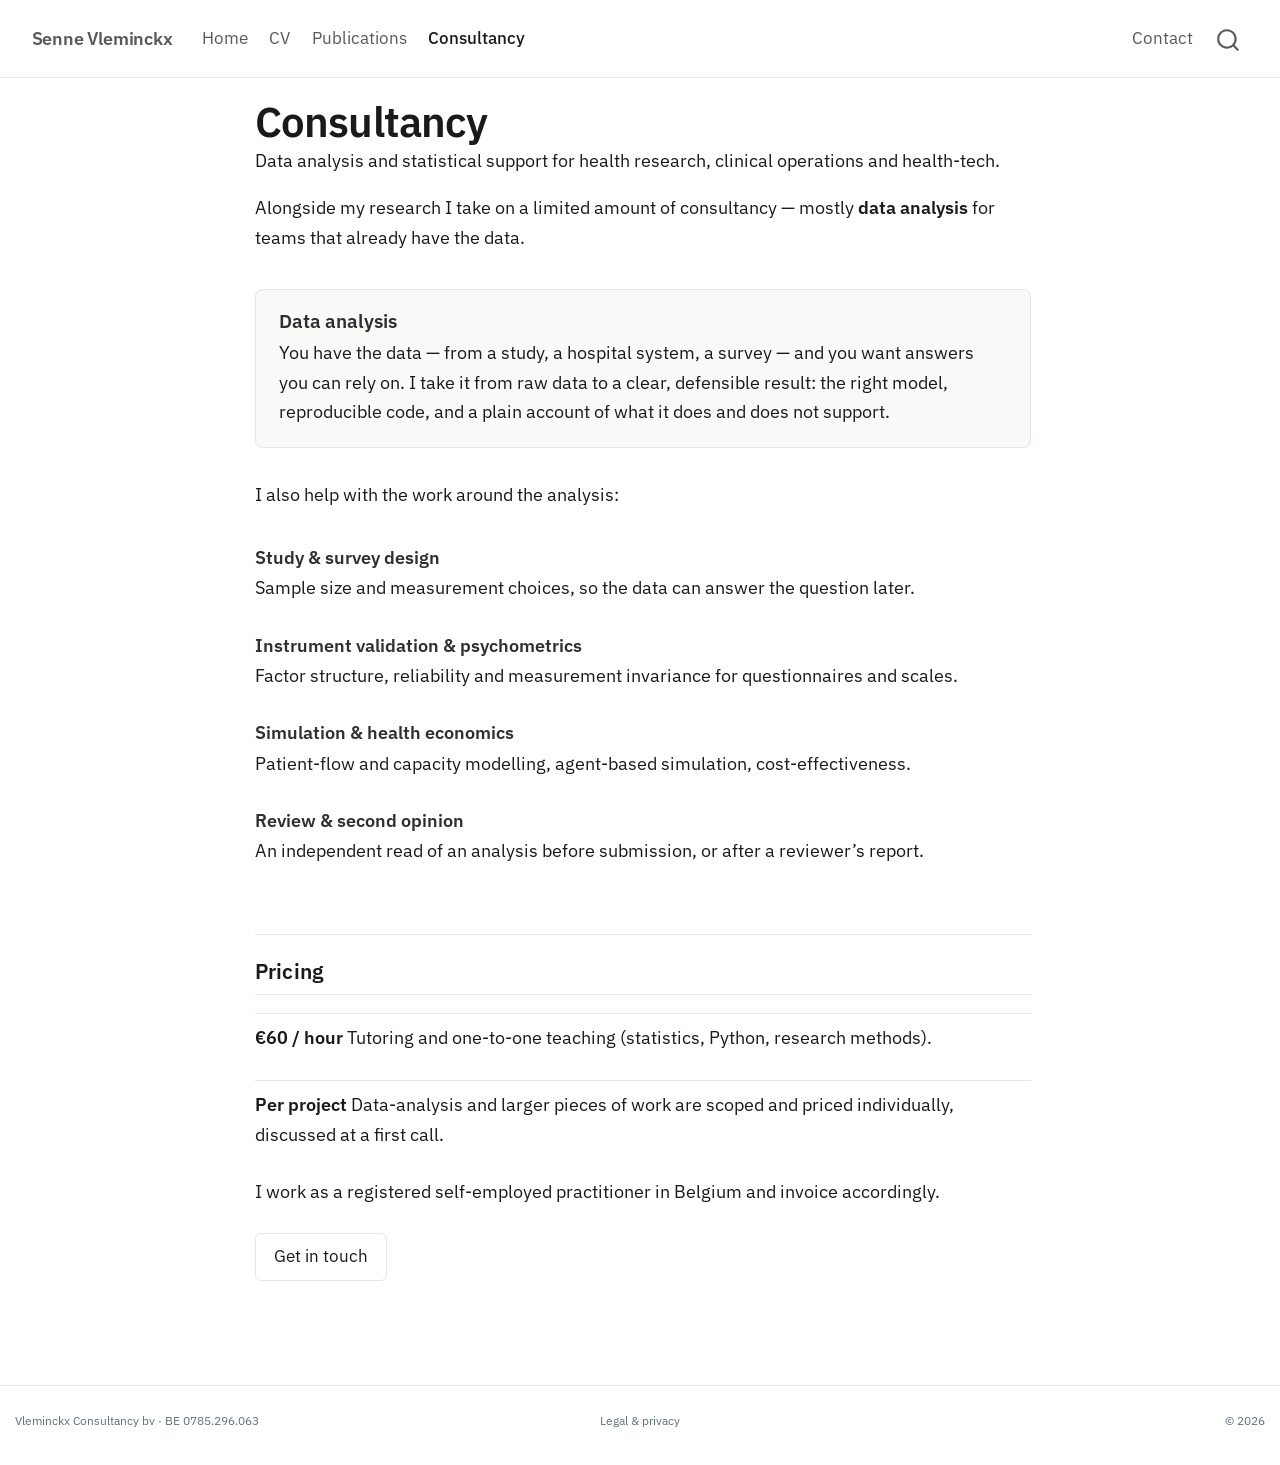
==== consultancy.html @ 9dbec541 "Built site for gh-pages" ====
<!DOCTYPE html>
<html xmlns="http://www.w3.org/1999/xhtml" lang="en" xml:lang="en"><head>

<meta charset="utf-8">
<meta name="generator" content="quarto-1.9.38">

<meta name="viewport" content="width=device-width, initial-scale=1.0, user-scalable=yes">

<meta name="description" content="Data analysis and statistical support for health research, clinical operations and health-tech.">

<title>Consultancy – Senne Vleminckx</title>
<style>
/* Default styles provided by pandoc.
** See https://pandoc.org/MANUAL.html#variables-for-html for config info.
*/
code{white-space: pre-wrap;}
span.smallcaps{font-variant: small-caps;}
div.columns{display: flex; gap: min(4vw, 1.5em);}
div.column{flex: auto; overflow-x: auto;}
div.hanging-indent{margin-left: 1.5em; text-indent: -1.5em;}
ul.task-list{list-style: none;}
ul.task-list li input[type="checkbox"] {
  width: 0.8em;
  margin: 0 0.8em 0.2em -1em; /* quarto-specific, see https://github.com/quarto-dev/quarto-cli/issues/4556 */ 
  vertical-align: middle;
}
</style>


<script src="site_libs/quarto-nav/quarto-nav.js"></script>
<script src="site_libs/clipboard/clipboard.min.js"></script>
<script src="site_libs/quarto-search/autocomplete.umd.js"></script>
<script src="site_libs/quarto-search/fuse.min.js"></script>
<script src="site_libs/quarto-search/quarto-search.js"></script>
<meta name="quarto:offset" content="./">
<link href="./assets/img/favicon.svg" rel="icon" type="image/svg+xml">
<script src="site_libs/quarto-html/quarto.js" type="module"></script>
<script src="site_libs/quarto-html/tabsets/tabsets.js" type="module"></script>
<script src="site_libs/quarto-html/popper.min.js"></script>
<script src="site_libs/quarto-html/tippy.umd.min.js"></script>
<link href="site_libs/quarto-html/tippy.css" rel="stylesheet">
<link href="site_libs/quarto-html/quarto-syntax-highlighting-15634bcf2e68342d4ad2dfa704d543f6.css" rel="stylesheet" id="quarto-text-highlighting-styles">
<script src="site_libs/bootstrap/bootstrap.min.js"></script>
<link href="site_libs/bootstrap/bootstrap-icons.css" rel="stylesheet">
<link href="site_libs/bootstrap/bootstrap-9ddbb99e86b03975539af67eccb3bfa6.min.css" rel="stylesheet" append-hash="true" id="quarto-bootstrap" data-mode="light">
<script id="quarto-search-options" type="application/json">{
  "location": "navbar",
  "copy-button": false,
  "collapse-after": 3,
  "panel-placement": "end",
  "type": "overlay",
  "limit": 50,
  "keyboard-shortcut": [
    "f",
    "/",
    "s"
  ],
  "show-item-context": false,
  "language": {
    "search-no-results-text": "No results",
    "search-matching-documents-text": "matching documents",
    "search-copy-link-title": "Copy link to search",
    "search-hide-matches-text": "Hide additional matches",
    "search-more-match-text": "more match in this document",
    "search-more-matches-text": "more matches in this document",
    "search-clear-button-title": "Clear",
    "search-text-placeholder": "",
    "search-detached-cancel-button-title": "Cancel",
    "search-submit-button-title": "Submit",
    "search-label": "Search"
  }
}</script>
<style>html{ scroll-behavior: smooth; }</style>
<link rel="preload" href="./assets/fonts/plex-sans-400.woff2" as="font" type="font/woff2" crossorigin="">
<link rel="preload" href="./assets/fonts/plex-sans-600.woff2" as="font" type="font/woff2" crossorigin="">


<meta property="og:title" content="Consultancy – Senne Vleminckx">
<meta property="og:description" content="Data analysis and statistical support for health research, clinical operations and health-tech.">
<meta property="og:site_name" content="Senne Vleminckx">
</head>

<body class="nav-fixed fullcontent quarto-light">

<div id="quarto-search-results"></div>
  <header id="quarto-header" class="headroom fixed-top">
    <nav class="navbar navbar-expand-lg " data-bs-theme="dark">
      <div class="navbar-container container-fluid">
      <div class="navbar-brand-container mx-auto">
    <a class="navbar-brand" href="./index.html">
    <span class="navbar-title">Senne Vleminckx</span>
    </a>
  </div>
            <div id="quarto-search" class="" title="Search"></div>
          <button class="navbar-toggler" type="button" data-bs-toggle="collapse" data-bs-target="#navbarCollapse" aria-controls="navbarCollapse" role="menu" aria-expanded="false" aria-label="Toggle navigation" onclick="if (window.quartoToggleHeadroom) { window.quartoToggleHeadroom(); }">
  <span class="navbar-toggler-icon"></span>
</button>
          <div class="collapse navbar-collapse" id="navbarCollapse">
            <ul class="navbar-nav navbar-nav-scroll me-auto">
  <li class="nav-item">
    <a class="nav-link" href="./index.html"> 
<span class="menu-text">Home</span></a>
  </li>  
  <li class="nav-item">
    <a class="nav-link" href="./cv.html"> 
<span class="menu-text">CV</span></a>
  </li>  
  <li class="nav-item">
    <a class="nav-link" href="./publications.html"> 
<span class="menu-text">Publications</span></a>
  </li>  
  <li class="nav-item">
    <a class="nav-link active" href="./consultancy.html" aria-current="page"> 
<span class="menu-text">Consultancy</span></a>
  </li>  
</ul>
            <ul class="navbar-nav navbar-nav-scroll ms-auto">
  <li class="nav-item">
    <a class="nav-link" href="./contact.html"> 
<span class="menu-text">Contact</span></a>
  </li>  
</ul>
          </div> <!-- /navcollapse -->
            <div class="quarto-navbar-tools">
</div>
      </div> <!-- /container-fluid -->
    </nav>
</header>
<!-- content -->
<div id="quarto-content" class="quarto-container page-columns page-rows-contents page-layout-article page-navbar">
<!-- sidebar -->
<!-- margin-sidebar -->
    
<!-- main -->
<main class="content" id="quarto-document-content">
<a href="#quarto-content" class="skip-link">Skip to content</a>

<header id="title-block-header" class="quarto-title-block default">
<div class="quarto-title">
<h1 class="title">Consultancy</h1>
</div>

<div>
  <div class="description">
    Data analysis and statistical support for health research, clinical operations and health-tech.
  </div>
</div>


<div class="quarto-title-meta">

    
  
    
  </div>
  


</header>


<p>Alongside my research I take on a limited amount of consultancy — mostly <strong>data analysis</strong> for teams that already have the data.</p>
<section id="data-analysis" class="level3 offer-lead">
<h3 data-anchor-id="data-analysis">Data analysis</h3>
<p>You have the data — from a study, a hospital system, a survey — and you want answers you can rely on. I take it from raw data to a clear, defensible result: the right model, reproducible code, and a plain account of what it does and does not support.</p>
</section>
<p>I also help with the work around the analysis:</p>
<div class="offers">
<section id="study-survey-design" class="level3 offer">
<h3 data-anchor-id="study-survey-design">Study &amp; survey design</h3>
<p>Sample size and measurement choices, so the data can answer the question later.</p>
</section>
<section id="instrument-validation-psychometrics" class="level3 offer">
<h3 data-anchor-id="instrument-validation-psychometrics">Instrument validation &amp; psychometrics</h3>
<p>Factor structure, reliability and measurement invariance for questionnaires and scales.</p>
</section>
<section id="simulation-health-economics" class="level3 offer">
<h3 data-anchor-id="simulation-health-economics">Simulation &amp; health economics</h3>
<p>Patient-flow and capacity modelling, agent-based simulation, cost-effectiveness.</p>
</section>
<section id="review-second-opinion" class="level3 offer">
<h3 data-anchor-id="review-second-opinion">Review &amp; second opinion</h3>
<p>An independent read of an analysis before submission, or after a reviewer’s report.</p>
</section>
</div>
<section id="pricing" class="level2">
<h2 data-anchor-id="pricing">Pricing</h2>
<div class="price">
<p><span class="amt">€60 / hour</span> Tutoring and one-to-one teaching (statistics, Python, research methods).</p>
</div>
<div class="price">
<p><span class="amt">Per project</span> Data-analysis and larger pieces of work are scoped and priced individually, discussed at a first call.</p>
</div>
<p>I work as a registered self-employed practitioner in Belgium and invoice accordingly.</p>
<p><a href="./contact.html" class="pill">Get in touch</a></p>


</section>

</main> <!-- /main -->
<script id="quarto-html-after-body" type="application/javascript">
  window.document.addEventListener("DOMContentLoaded", function (event) {
    const isCodeAnnotation = (el) => {
      for (const clz of el.classList) {
        if (clz.startsWith('code-annotation-')) {                     
          return true;
        }
      }
      return false;
    }
    const onCopySuccess = function(e) {
      // button target
      const button = e.trigger;
      // don't keep focus
      button.blur();
      // flash "checked"
      button.classList.add('code-copy-button-checked');
      var currentTitle = button.getAttribute("title");
      button.setAttribute("title", "Copied!");
      let tooltip;
      if (window.bootstrap) {
        button.setAttribute("data-bs-toggle", "tooltip");
        button.setAttribute("data-bs-placement", "left");
        button.setAttribute("data-bs-title", "Copied!");
        tooltip = new bootstrap.Tooltip(button, 
          { trigger: "manual", 
            customClass: "code-copy-button-tooltip",
            offset: [0, -8]});
        tooltip.show();    
      }
      setTimeout(function() {
        if (tooltip) {
          tooltip.hide();
          button.removeAttribute("data-bs-title");
          button.removeAttribute("data-bs-toggle");
          button.removeAttribute("data-bs-placement");
        }
        button.setAttribute("title", currentTitle);
        button.classList.remove('code-copy-button-checked');
      }, 1000);
      // clear code selection
      e.clearSelection();
    }
    const getTextToCopy = function(trigger) {
      const outerScaffold = trigger.parentElement.cloneNode(true);
      const codeEl = outerScaffold.querySelector('code');
      for (const childEl of codeEl.children) {
        if (isCodeAnnotation(childEl)) {
          childEl.remove();
        }
      }
      return codeEl.innerText;
    }
    const clipboard = new window.ClipboardJS('.code-copy-button:not([data-in-quarto-modal])', {
      text: getTextToCopy
    });
    clipboard.on('success', onCopySuccess);
    if (window.document.getElementById('quarto-embedded-source-code-modal')) {
      const clipboardModal = new window.ClipboardJS('.code-copy-button[data-in-quarto-modal]', {
        text: getTextToCopy,
        container: window.document.getElementById('quarto-embedded-source-code-modal')
      });
      clipboardModal.on('success', onCopySuccess);
    }
      var localhostRegex = new RegExp(/^(?:http|https):\/\/localhost\:?[0-9]*\//);
      var mailtoRegex = new RegExp(/^mailto:/);
        var filterRegex = new RegExp("https:\/\/sennevleminckx\.be");
      var isInternal = (href) => {
          return filterRegex.test(href) || localhostRegex.test(href) || mailtoRegex.test(href);
      }
      // Inspect non-navigation links and adorn them if external
     var links = window.document.querySelectorAll('a[href]:not(.nav-link):not(.navbar-brand):not(.toc-action):not(.sidebar-link):not(.sidebar-item-toggle):not(.pagination-link):not(.no-external):not([aria-hidden]):not(.dropdown-item):not(.quarto-navigation-tool):not(.about-link)');
      for (var i=0; i<links.length; i++) {
        const link = links[i];
        if (!isInternal(link.href)) {
          // undo the damage that might have been done by quarto-nav.js in the case of
          // links that we want to consider external
          if (link.dataset.originalHref !== undefined) {
            link.href = link.dataset.originalHref;
          }
            // target, if specified
            link.setAttribute("target", "_blank");
            if (link.getAttribute("rel") === null) {
              link.setAttribute("rel", "noopener");
            }
        }
      }
    function tippyHover(el, contentFn, onTriggerFn, onUntriggerFn) {
      const config = {
        allowHTML: true,
        maxWidth: 500,
        delay: 100,
        arrow: false,
        appendTo: function(el) {
            return el.parentElement;
        },
        interactive: true,
        interactiveBorder: 10,
        theme: 'quarto',
        placement: 'bottom-start',
      };
      if (contentFn) {
        config.content = contentFn;
      }
      if (onTriggerFn) {
        config.onTrigger = onTriggerFn;
      }
      if (onUntriggerFn) {
        config.onUntrigger = onUntriggerFn;
      }
      window.tippy(el, config); 
    }
    const noterefs = window.document.querySelectorAll('a[role="doc-noteref"]');
    for (var i=0; i<noterefs.length; i++) {
      const ref = noterefs[i];
      tippyHover(ref, function() {
        // use id or data attribute instead here
        let href = ref.getAttribute('data-footnote-href') || ref.getAttribute('href');
        try { href = new URL(href).hash; } catch {}
        const id = href.replace(/^#\/?/, "");
        const note = window.document.getElementById(id);
        if (note) {
          return note.innerHTML;
        } else {
          return "";
        }
      });
    }
    const xrefs = window.document.querySelectorAll('a.quarto-xref');
    const processXRef = (id, note) => {
      // Strip column container classes
      const stripColumnClz = (el) => {
        el.classList.remove("page-full", "page-columns");
        if (el.children) {
          for (const child of el.children) {
            stripColumnClz(child);
          }
        }
      }
      stripColumnClz(note)
      if (id === null || id.startsWith('sec-')) {
        // Special case sections, only their first couple elements
        const container = document.createElement("div");
        if (note.children && note.children.length > 2) {
          container.appendChild(note.children[0].cloneNode(true));
          for (let i = 1; i < note.children.length; i++) {
            const child = note.children[i];
            if (child.tagName === "P" && child.innerText === "") {
              continue;
            } else {
              container.appendChild(child.cloneNode(true));
              break;
            }
          }
          if (window.Quarto?.typesetMath) {
            window.Quarto.typesetMath(container);
          }
          return container.innerHTML
        } else {
          if (window.Quarto?.typesetMath) {
            window.Quarto.typesetMath(note);
          }
          return note.innerHTML;
        }
      } else {
        // Remove any anchor links if they are present
        const anchorLink = note.querySelector('a.anchorjs-link');
        if (anchorLink) {
          anchorLink.remove();
        }
        if (window.Quarto?.typesetMath) {
          window.Quarto.typesetMath(note);
        }
        if (note.classList.contains("callout")) {
          return note.outerHTML;
        } else {
          return note.innerHTML;
        }
      }
    }
    for (var i=0; i<xrefs.length; i++) {
      const xref = xrefs[i];
      tippyHover(xref, undefined, function(instance) {
        instance.disable();
        let url = xref.getAttribute('href');
        let hash = undefined; 
        if (url.startsWith('#')) {
          hash = url;
        } else {
          try { hash = new URL(url).hash; } catch {}
        }
        if (hash) {
          const id = hash.replace(/^#\/?/, "");
          const note = window.document.getElementById(id);
          if (note !== null) {
            try {
              const html = processXRef(id, note.cloneNode(true));
              instance.setContent(html);
            } finally {
              instance.enable();
              instance.show();
            }
          } else {
            // See if we can fetch this
            fetch(url.split('#')[0])
            .then(res => res.text())
            .then(html => {
              const parser = new DOMParser();
              const htmlDoc = parser.parseFromString(html, "text/html");
              const note = htmlDoc.getElementById(id);
              if (note !== null) {
                const html = processXRef(id, note);
                instance.setContent(html);
              } 
            }).finally(() => {
              instance.enable();
              instance.show();
            });
          }
        } else {
          // See if we can fetch a full url (with no hash to target)
          // This is a special case and we should probably do some content thinning / targeting
          fetch(url)
          .then(res => res.text())
          .then(html => {
            const parser = new DOMParser();
            const htmlDoc = parser.parseFromString(html, "text/html");
            const note = htmlDoc.querySelector('main.content');
            if (note !== null) {
              // This should only happen for chapter cross references
              // (since there is no id in the URL)
              // remove the first header
              if (note.children.length > 0 && note.children[0].tagName === "HEADER") {
                note.children[0].remove();
              }
              const html = processXRef(null, note);
              instance.setContent(html);
            } 
          }).finally(() => {
            instance.enable();
            instance.show();
          });
        }
      }, function(instance) {
      });
    }
        let selectedAnnoteEl;
        const selectorForAnnotation = ( cell, annotation) => {
          let cellAttr = 'data-code-cell="' + cell + '"';
          let lineAttr = 'data-code-annotation="' +  annotation + '"';
          const selector = 'span[' + cellAttr + '][' + lineAttr + ']';
          return selector;
        }
        const selectCodeLines = (annoteEl) => {
          const doc = window.document;
          const targetCell = annoteEl.getAttribute("data-target-cell");
          const targetAnnotation = annoteEl.getAttribute("data-target-annotation");
          const annoteSpan = window.document.querySelector(selectorForAnnotation(targetCell, targetAnnotation));
          const lines = annoteSpan.getAttribute("data-code-lines").split(",");
          const lineIds = lines.map((line) => {
            return targetCell + "-" + line;
          })
          let top = null;
          let height = null;
          let parent = null;
          if (lineIds.length > 0) {
              //compute the position of the single el (top and bottom and make a div)
              const el = window.document.getElementById(lineIds[0]);
              top = el.offsetTop;
              height = el.offsetHeight;
              parent = el.parentElement.parentElement;
            if (lineIds.length > 1) {
              const lastEl = window.document.getElementById(lineIds[lineIds.length - 1]);
              const bottom = lastEl.offsetTop + lastEl.offsetHeight;
              height = bottom - top;
            }
            if (top !== null && height !== null && parent !== null) {
              // cook up a div (if necessary) and position it 
              let div = window.document.getElementById("code-annotation-line-highlight");
              if (div === null) {
                div = window.document.createElement("div");
                div.setAttribute("id", "code-annotation-line-highlight");
                div.style.position = 'absolute';
                parent.appendChild(div);
              }
              div.style.top = top - 2 + "px";
              div.style.height = height + 4 + "px";
              div.style.left = 0;
              let gutterDiv = window.document.getElementById("code-annotation-line-highlight-gutter");
              if (gutterDiv === null) {
                gutterDiv = window.document.createElement("div");
                gutterDiv.setAttribute("id", "code-annotation-line-highlight-gutter");
                gutterDiv.style.position = 'absolute';
                const codeCell = window.document.getElementById(targetCell);
                const gutter = codeCell.querySelector('.code-annotation-gutter');
                gutter.appendChild(gutterDiv);
              }
              gutterDiv.style.top = top - 2 + "px";
              gutterDiv.style.height = height + 4 + "px";
            }
            selectedAnnoteEl = annoteEl;
          }
        };
        const unselectCodeLines = () => {
          const elementsIds = ["code-annotation-line-highlight", "code-annotation-line-highlight-gutter"];
          elementsIds.forEach((elId) => {
            const div = window.document.getElementById(elId);
            if (div) {
              div.remove();
            }
          });
          selectedAnnoteEl = undefined;
        };
          // Handle positioning of the toggle
      window.addEventListener(
        "resize",
        throttle(() => {
          elRect = undefined;
          if (selectedAnnoteEl) {
            selectCodeLines(selectedAnnoteEl);
          }
        }, 10)
      );
      function throttle(fn, ms) {
      let throttle = false;
      let timer;
        return (...args) => {
          if(!throttle) { // first call gets through
              fn.apply(this, args);
              throttle = true;
          } else { // all the others get throttled
              if(timer) clearTimeout(timer); // cancel #2
              timer = setTimeout(() => {
                fn.apply(this, args);
                timer = throttle = false;
              }, ms);
          }
        };
      }
        // Attach click handler to the DT
        const annoteDls = window.document.querySelectorAll('dt[data-target-cell]');
        for (const annoteDlNode of annoteDls) {
          annoteDlNode.addEventListener('click', (event) => {
            const clickedEl = event.target;
            if (clickedEl !== selectedAnnoteEl) {
              unselectCodeLines();
              const activeEl = window.document.querySelector('dt[data-target-cell].code-annotation-active');
              if (activeEl) {
                activeEl.classList.remove('code-annotation-active');
              }
              selectCodeLines(clickedEl);
              clickedEl.classList.add('code-annotation-active');
            } else {
              // Unselect the line
              unselectCodeLines();
              clickedEl.classList.remove('code-annotation-active');
            }
          });
        }
    const findCites = (el) => {
      const parentEl = el.parentElement;
      if (parentEl) {
        const cites = parentEl.dataset.cites;
        if (cites) {
          return {
            el,
            cites: cites.split(' ')
          };
        } else {
          return findCites(el.parentElement)
        }
      } else {
        return undefined;
      }
    };
    var bibliorefs = window.document.querySelectorAll('a[role="doc-biblioref"]');
    for (var i=0; i<bibliorefs.length; i++) {
      const ref = bibliorefs[i];
      const citeInfo = findCites(ref);
      if (citeInfo) {
        tippyHover(citeInfo.el, function() {
          var popup = window.document.createElement('div');
          citeInfo.cites.forEach(function(cite) {
            var citeDiv = window.document.createElement('div');
            citeDiv.classList.add('hanging-indent');
            citeDiv.classList.add('csl-entry');
            var biblioDiv = window.document.getElementById('ref-' + cite);
            if (biblioDiv) {
              citeDiv.innerHTML = biblioDiv.innerHTML;
            }
            popup.appendChild(citeDiv);
          });
          return popup.innerHTML;
        });
      }
    }
  });
  </script>
</div> <!-- /content -->
<footer class="footer">
  <div class="nav-footer">
    <div class="nav-footer-left">
      <ul class="footer-items list-unstyled">
    <li class="nav-item">
 Vleminckx Consultancy bv · BE 0785.296.063
  </li>  
</ul>
    </div>   
    <div class="nav-footer-center">
      <ul class="footer-items list-unstyled">
    <li class="nav-item">
    <a class="nav-link" href="./legal.html">
<p>Legal &amp; privacy</p>
</a>
  </li>  
</ul>
    </div>
    <div class="nav-footer-right">
      <ul class="footer-items list-unstyled">
    <li class="nav-item">
 © 2026
  </li>  
</ul>
    </div>
  </div>
</footer>




<script src="site_libs/quarto-html/zenscroll-min.js"></script>
</body></html>
---- site_libs/quarto-html/tippy.css ----
.tippy-box[data-animation=fade][data-state=hidden]{opacity:0}[data-tippy-root]{max-width:calc(100vw - 10px)}.tippy-box{position:relative;background-color:#333;color:#fff;border-radius:4px;font-size:14px;line-height:1.4;white-space:normal;outline:0;transition-property:transform,visibility,opacity}.tippy-box[data-placement^=top]>.tippy-arrow{bottom:0}.tippy-box[data-placement^=top]>.tippy-arrow:before{bottom:-7px;left:0;border-width:8px 8px 0;border-top-color:initial;transform-origin:center top}.tippy-box[data-placement^=bottom]>.tippy-arrow{top:0}.tippy-box[data-placement^=bottom]>.tippy-arrow:before{top:-7px;left:0;border-width:0 8px 8px;border-bottom-color:initial;transform-origin:center bottom}.tippy-box[data-placement^=left]>.tippy-arrow{right:0}.tippy-box[data-placement^=left]>.tippy-arrow:before{border-width:8px 0 8px 8px;border-left-color:initial;right:-7px;transform-origin:center left}.tippy-box[data-placement^=right]>.tippy-arrow{left:0}.tippy-box[data-placement^=right]>.tippy-arrow:before{left:-7px;border-width:8px 8px 8px 0;border-right-color:initial;transform-origin:center right}.tippy-box[data-inertia][data-state=visible]{transition-timing-function:cubic-bezier(.54,1.5,.38,1.11)}.tippy-arrow{width:16px;height:16px;color:#333}.tippy-arrow:before{content:"";position:absolute;border-color:transparent;border-style:solid}.tippy-content{position:relative;padding:5px 9px;z-index:1}
---- site_libs/quarto-html/quarto-syntax-highlighting-15634bcf2e68342d4ad2dfa704d543f6.css ----
/* quarto syntax highlight colors */
:root {
  --quarto-hl-ot-color: #003B4F;
  --quarto-hl-at-color: #657422;
  --quarto-hl-ss-color: #20794D;
  --quarto-hl-an-color: #5E5E5E;
  --quarto-hl-fu-color: #4758AB;
  --quarto-hl-st-color: #20794D;
  --quarto-hl-cf-color: #003B4F;
  --quarto-hl-op-color: #5E5E5E;
  --quarto-hl-er-color: #AD0000;
  --quarto-hl-bn-color: #AD0000;
  --quarto-hl-al-color: #AD0000;
  --quarto-hl-va-color: #111111;
  --quarto-hl-bu-color: inherit;
  --quarto-hl-ex-color: inherit;
  --quarto-hl-pp-color: #AD0000;
  --quarto-hl-in-color: #5E5E5E;
  --quarto-hl-vs-color: #20794D;
  --quarto-hl-wa-color: #5E5E5E;
  --quarto-hl-do-color: #5E5E5E;
  --quarto-hl-im-color: #00769E;
  --quarto-hl-ch-color: #20794D;
  --quarto-hl-dt-color: #AD0000;
  --quarto-hl-fl-color: #AD0000;
  --quarto-hl-co-color: #5E5E5E;
  --quarto-hl-cv-color: #5E5E5E;
  --quarto-hl-cn-color: #8f5902;
  --quarto-hl-sc-color: #5E5E5E;
  --quarto-hl-dv-color: #AD0000;
  --quarto-hl-kw-color: #003B4F;
}

/* other quarto variables */
:root {
  --quarto-font-monospace: SFMono-Regular, Menlo, Monaco, Consolas, "Liberation Mono", "Courier New", monospace;
}

/* syntax highlight based on Pandoc's rules */
pre > code.sourceCode > span {
  color: #003B4F;
}

code.sourceCode > span {
  color: #003B4F;
}

div.sourceCode,
div.sourceCode pre.sourceCode {
  color: #003B4F;
}

/* Normal */
code span {
  color: #003B4F;
}

/* Alert */
code span.al {
  color: #AD0000;
  font-style: inherit;
}

/* Annotation */
code span.an {
  color: #5E5E5E;
  font-style: inherit;
}

/* Attribute */
code span.at {
  color: #657422;
  font-style: inherit;
}

/* BaseN */
code span.bn {
  color: #AD0000;
  font-style: inherit;
}

/* BuiltIn */
code span.bu {
  font-style: inherit;
}

/* ControlFlow */
code span.cf {
  color: #003B4F;
  font-weight: bold;
  font-style: inherit;
}

/* Char */
code span.ch {
  color: #20794D;
  font-style: inherit;
}

/* Constant */
code span.cn {
  color: #8f5902;
  font-style: inherit;
}

/* Comment */
code span.co {
  color: #5E5E5E;
  font-style: inherit;
}

/* CommentVar */
code span.cv {
  color: #5E5E5E;
  font-style: italic;
}

/* Documentation */
code span.do {
  color: #5E5E5E;
  font-style: italic;
}

/* DataType */
code span.dt {
  color: #AD0000;
  font-style: inherit;
}

/* DecVal */
code span.dv {
  color: #AD0000;
  font-style: inherit;
}

/* Error */
code span.er {
  color: #AD0000;
  font-style: inherit;
}

/* Extension */
code span.ex {
  font-style: inherit;
}

/* Float */
code span.fl {
  color: #AD0000;
  font-style: inherit;
}

/* Function */
code span.fu {
  color: #4758AB;
  font-style: inherit;
}

/* Import */
code span.im {
  color: #00769E;
  font-style: inherit;
}

/* Information */
code span.in {
  color: #5E5E5E;
  font-style: inherit;
}

/* Keyword */
code span.kw {
  color: #003B4F;
  font-weight: bold;
  font-style: inherit;
}

/* Operator */
code span.op {
  color: #5E5E5E;
  font-style: inherit;
}

/* Other */
code span.ot {
  color: #003B4F;
  font-style: inherit;
}

/* Preprocessor */
code span.pp {
  color: #AD0000;
  font-style: inherit;
}

/* SpecialChar */
code span.sc {
  color: #5E5E5E;
  font-style: inherit;
}

/* SpecialString */
code span.ss {
  color: #20794D;
  font-style: inherit;
}

/* String */
code span.st {
  color: #20794D;
  font-style: inherit;
}

/* Variable */
code span.va {
  color: #111111;
  font-style: inherit;
}

/* VerbatimString */
code span.vs {
  color: #20794D;
  font-style: inherit;
}

/* Warning */
code span.wa {
  color: #5E5E5E;
  font-style: italic;
}

.prevent-inlining {
  content: "</";
}

/*# sourceMappingURL=f23921c56f73e400b49028c9186a1aa0.css.map */
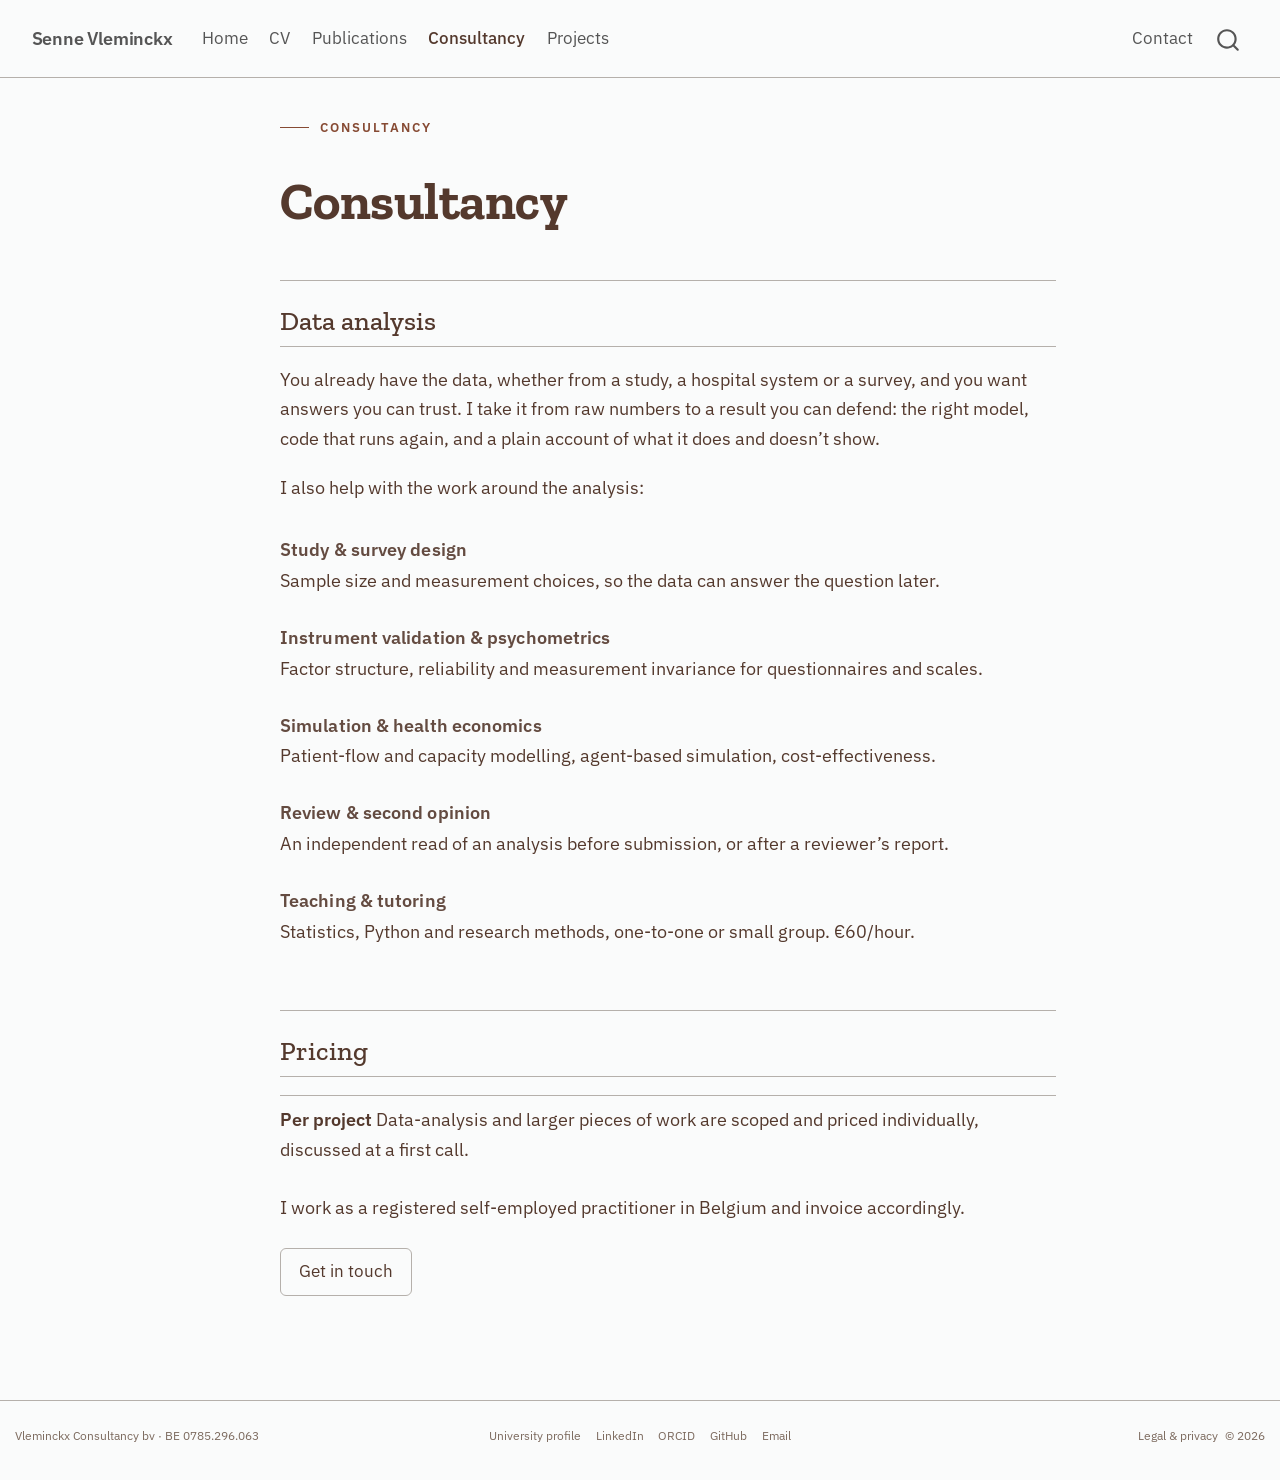
==== commit 7579a247: "Built site for gh-pages" ====
--- a/consultancy.html
+++ b/consultancy.html
@@ -42,7 +42,7 @@
 <link href="site_libs/quarto-html/quarto-syntax-highlighting-15634bcf2e68342d4ad2dfa704d543f6.css" rel="stylesheet" id="quarto-text-highlighting-styles">
 <script src="site_libs/bootstrap/bootstrap.min.js"></script>
 <link href="site_libs/bootstrap/bootstrap-icons.css" rel="stylesheet">
-<link href="site_libs/bootstrap/bootstrap-9ddbb99e86b03975539af67eccb3bfa6.min.css" rel="stylesheet" append-hash="true" id="quarto-bootstrap" data-mode="light">
+<link href="site_libs/bootstrap/bootstrap-0beaddbaabd26de23be37af8feff67e8.min.css" rel="stylesheet" append-hash="true" id="quarto-bootstrap" data-mode="light">
 <script id="quarto-search-options" type="application/json">{
   "location": "navbar",
   "copy-button": false,
@@ -73,9 +73,10 @@
 <style>html{ scroll-behavior: smooth; }</style>
 <link rel="preload" href="./assets/fonts/plex-sans-400.woff2" as="font" type="font/woff2" crossorigin="">
 <link rel="preload" href="./assets/fonts/plex-sans-600.woff2" as="font" type="font/woff2" crossorigin="">
-
-
-<meta property="og:title" content="Consultancy – Senne Vleminckx">
+<link rel="preload" href="./assets/fonts/zilla-slab-700.woff2" as="font" type="font/woff2" crossorigin="">
+
+
+<meta property="og:title" content="Consultancy">
 <meta property="og:description" content="Data analysis and statistical support for health research, clinical operations and health-tech.">
 <meta property="og:site_name" content="Senne Vleminckx">
 </head>
@@ -113,6 +114,10 @@
     <a class="nav-link active" href="./consultancy.html" aria-current="page"> 
 <span class="menu-text">Consultancy</span></a>
   </li>  
+  <li class="nav-item">
+    <a class="nav-link" href="./projects.html"> 
+<span class="menu-text">Projects</span></a>
+  </li>  
 </ul>
             <ul class="navbar-nav navbar-nav-scroll ms-auto">
   <li class="nav-item">
@@ -132,38 +137,18 @@
 <!-- margin-sidebar -->
     
 <!-- main -->
-<main class="content" id="quarto-document-content">
+<main class="content" id="quarto-document-content"><header id="title-block-header" class="quarto-title-block"></header>
 <a href="#quarto-content" class="skip-link">Skip to content</a>
 
-<header id="title-block-header" class="quarto-title-block default">
-<div class="quarto-title">
-<h1 class="title">Consultancy</h1>
-</div>
-
-<div>
-  <div class="description">
-    Data analysis and statistical support for health research, clinical operations and health-tech.
-  </div>
-</div>
-
-
-<div class="quarto-title-meta">
-
-    
-  
-    
-  </div>
-  
-
-
-</header>
-
-
-<p>Alongside my research I take on a limited amount of consultancy — mostly <strong>data analysis</strong> for teams that already have the data.</p>
-<section id="data-analysis" class="level3 offer-lead">
-<h3 data-anchor-id="data-analysis">Data analysis</h3>
-<p>You have the data — from a study, a hospital system, a survey — and you want answers you can rely on. I take it from raw data to a clear, defensible result: the right model, reproducible code, and a plain account of what it does and does not support.</p>
-</section>
+
+
+
+<p><span class="eyebrow">Consultancy</span></p>
+<section id="consultancy" class="level1">
+<h1>Consultancy</h1>
+<section id="data-analysis" class="level2">
+<h2 data-anchor-id="data-analysis">Data analysis</h2>
+<p>You already have the data, whether from a study, a hospital system or a survey, and you want answers you can trust. I take it from raw numbers to a result you can defend: the right model, code that runs again, and a plain account of what it does and doesn’t show.</p>
 <p>I also help with the work around the analysis:</p>
 <div class="offers">
 <section id="study-survey-design" class="level3 offer">
@@ -182,12 +167,14 @@
 <h3 data-anchor-id="review-second-opinion">Review &amp; second opinion</h3>
 <p>An independent read of an analysis before submission, or after a reviewer’s report.</p>
 </section>
+<section id="teaching-tutoring" class="level3 offer">
+<h3 data-anchor-id="teaching-tutoring">Teaching &amp; tutoring</h3>
+<p>Statistics, Python and research methods, one-to-one or small group. €60/hour.</p>
+</section>
 </div>
+</section>
 <section id="pricing" class="level2">
 <h2 data-anchor-id="pricing">Pricing</h2>
-<div class="price">
-<p><span class="amt">€60 / hour</span> Tutoring and one-to-one teaching (statistics, Python, research methods).</p>
-</div>
 <div class="price">
 <p><span class="amt">Per project</span> Data-analysis and larger pieces of work are scoped and priced individually, discussed at a first call.</p>
 </div>
@@ -195,6 +182,7 @@
 <p><a href="./contact.html" class="pill">Get in touch</a></p>
 
 
+</section>
 </section>
 
 </main> <!-- /main -->
@@ -609,8 +597,28 @@
     <div class="nav-footer-center">
       <ul class="footer-items list-unstyled">
     <li class="nav-item">
-    <a class="nav-link" href="./legal.html">
-<p>Legal &amp; privacy</p>
+    <a class="nav-link" href="https://www.uantwerpen.be/en/staff/senne-vleminckx/">
+<p>University profile</p>
+</a>
+  </li>  
+    <li class="nav-item">
+    <a class="nav-link" href="https://www.linkedin.com/in/senne-vleminckx/">
+<p>LinkedIn</p>
+</a>
+  </li>  
+    <li class="nav-item">
+    <a class="nav-link" href="https://orcid.org/0000-0001-9647-4785">
+<p>ORCID</p>
+</a>
+  </li>  
+    <li class="nav-item">
+    <a class="nav-link" href="https://github.com/Sennevleminckx">
+<p>GitHub</p>
+</a>
+  </li>  
+    <li class="nav-item">
+    <a class="nav-link" href="mailto:senne.vleminckx@icloud.com">
+<p>Email</p>
 </a>
   </li>  
 </ul>
@@ -618,6 +626,11 @@
     <div class="nav-footer-right">
       <ul class="footer-items list-unstyled">
     <li class="nav-item">
+    <a class="nav-link" href="./legal.html">
+<p>Legal &amp; privacy</p>
+</a>
+  </li>  
+    <li class="nav-item">
  © 2026
   </li>  
 </ul>
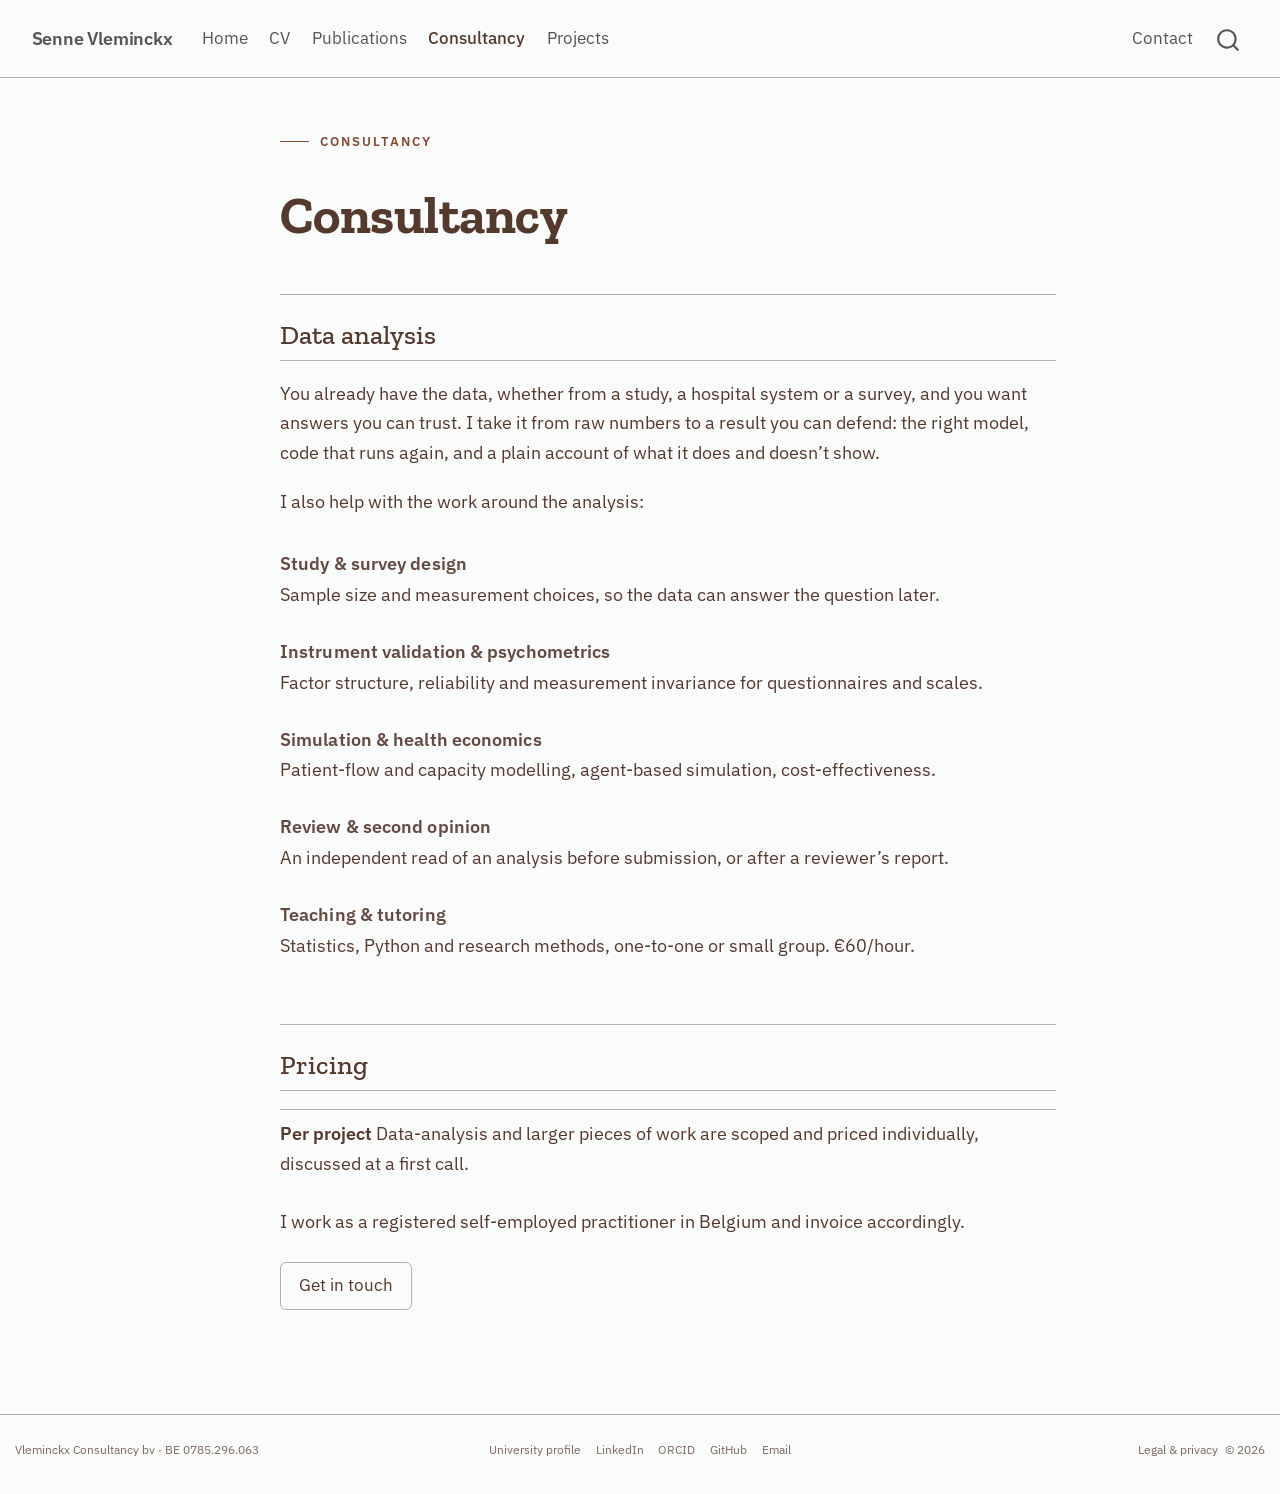
==== commit 3452d572: "Built site for gh-pages" ====
--- a/consultancy.html
+++ b/consultancy.html
@@ -2,7 +2,7 @@
 <html xmlns="http://www.w3.org/1999/xhtml" lang="en" xml:lang="en"><head>
 
 <meta charset="utf-8">
-<meta name="generator" content="quarto-1.9.38">
+<meta name="generator" content="quarto-1.10.18">
 
 <meta name="viewport" content="width=device-width, initial-scale=1.0, user-scalable=yes">
 
@@ -13,10 +13,13 @@
 /* Default styles provided by pandoc.
 ** See https://pandoc.org/MANUAL.html#variables-for-html for config info.
 */
-code{white-space: pre-wrap;}
 span.smallcaps{font-variant: small-caps;}
-div.columns{display: flex; gap: min(4vw, 1.5em);}
-div.column{flex: auto; overflow-x: auto;}
+div.columns{display: flex; gap: 1.5em;}
+div.column{flex: auto;}
+@media screen {
+div.columns{gap: min(4vw, 1.5em);}
+div.column{overflow-x: auto;}
+}
 div.hanging-indent{margin-left: 1.5em; text-indent: -1.5em;}
 ul.task-list{list-style: none;}
 ul.task-list li input[type="checkbox"] {
@@ -39,10 +42,10 @@
 <script src="site_libs/quarto-html/popper.min.js"></script>
 <script src="site_libs/quarto-html/tippy.umd.min.js"></script>
 <link href="site_libs/quarto-html/tippy.css" rel="stylesheet">
-<link href="site_libs/quarto-html/quarto-syntax-highlighting-15634bcf2e68342d4ad2dfa704d543f6.css" rel="stylesheet" id="quarto-text-highlighting-styles">
+<link href="site_libs/quarto-html/quarto-syntax-highlighting-64a204ab8560d761af7679ceaba22944.css" rel="stylesheet" id="quarto-text-highlighting-styles">
 <script src="site_libs/bootstrap/bootstrap.min.js"></script>
 <link href="site_libs/bootstrap/bootstrap-icons.css" rel="stylesheet">
-<link href="site_libs/bootstrap/bootstrap-0beaddbaabd26de23be37af8feff67e8.min.css" rel="stylesheet" append-hash="true" id="quarto-bootstrap" data-mode="light">
+<link href="site_libs/bootstrap/bootstrap-5b3d71da1243b5fff9217c931d55a3a2.min.css" rel="stylesheet" append-hash="true" id="quarto-bootstrap" data-mode="light">
 <script id="quarto-search-options" type="application/json">{
   "location": "navbar",
   "copy-button": false,
--- a/site_libs/quarto-html/quarto-syntax-highlighting-64a204ab8560d761af7679ceaba22944.css
+++ b/site_libs/quarto-html/quarto-syntax-highlighting-64a204ab8560d761af7679ceaba22944.css
@@ -0,0 +1,236 @@
+/* quarto syntax highlight colors */
+:root {
+  --quarto-hl-ot-color: #003B4F;
+  --quarto-hl-at-color: #657422;
+  --quarto-hl-ss-color: #20794D;
+  --quarto-hl-an-color: #5E5E5E;
+  --quarto-hl-fu-color: #4758AB;
+  --quarto-hl-st-color: #20794D;
+  --quarto-hl-cf-color: #003B4F;
+  --quarto-hl-op-color: #5E5E5E;
+  --quarto-hl-er-color: #AD0000;
+  --quarto-hl-bn-color: #AD0000;
+  --quarto-hl-al-color: #AD0000;
+  --quarto-hl-va-color: #111111;
+  --quarto-hl-bu-color: inherit;
+  --quarto-hl-ex-color: inherit;
+  --quarto-hl-pp-color: #AD0000;
+  --quarto-hl-in-color: #5E5E5E;
+  --quarto-hl-vs-color: #20794D;
+  --quarto-hl-wa-color: #5E5E5E;
+  --quarto-hl-do-color: #5E5E5E;
+  --quarto-hl-im-color: #00769E;
+  --quarto-hl-ch-color: #20794D;
+  --quarto-hl-dt-color: #AD0000;
+  --quarto-hl-fl-color: #AD0000;
+  --quarto-hl-co-color: #5E5E5E;
+  --quarto-hl-cv-color: #5E5E5E;
+  --quarto-hl-cn-color: #8f5902;
+  --quarto-hl-sc-color: #5E5E5E;
+  --quarto-hl-dv-color: #AD0000;
+  --quarto-hl-kw-color: #003B4F;
+}
+
+/* other quarto variables */
+:root {
+  --quarto-font-monospace: SFMono-Regular, Menlo, Monaco, Consolas, "Liberation Mono", "Courier New", monospace;
+}
+
+/* syntax highlight based on Pandoc's rules */
+pre > code.sourceCode > span {
+  color: #003B4F;
+}
+
+code.sourceCode > span {
+  color: #003B4F;
+}
+
+div.sourceCode,
+div.sourceCode pre.sourceCode {
+  color: #003B4F;
+}
+
+/* Normal */
+code span {
+  color: #003B4F;
+}
+
+/* Alert */
+code span.al {
+  color: #AD0000;
+  font-style: inherit;
+}
+
+/* Annotation */
+code span.an {
+  color: #5E5E5E;
+  font-style: inherit;
+}
+
+/* Attribute */
+code span.at {
+  color: #657422;
+  font-style: inherit;
+}
+
+/* BaseN */
+code span.bn {
+  color: #AD0000;
+  font-style: inherit;
+}
+
+/* BuiltIn */
+code span.bu {
+  font-style: inherit;
+}
+
+/* ControlFlow */
+code span.cf {
+  color: #003B4F;
+  font-weight: bold;
+  font-style: inherit;
+}
+
+/* Char */
+code span.ch {
+  color: #20794D;
+  font-style: inherit;
+}
+
+/* Constant */
+code span.cn {
+  color: #8f5902;
+  font-style: inherit;
+}
+
+/* Comment */
+code span.co {
+  color: #5E5E5E;
+  font-style: inherit;
+}
+
+/* CommentVar */
+code span.cv {
+  color: #5E5E5E;
+  font-style: italic;
+}
+
+/* Documentation */
+code span.do {
+  color: #5E5E5E;
+  font-style: italic;
+}
+
+/* DataType */
+code span.dt {
+  color: #AD0000;
+  font-style: inherit;
+}
+
+/* DecVal */
+code span.dv {
+  color: #AD0000;
+  font-style: inherit;
+}
+
+/* Error */
+code span.er {
+  color: #AD0000;
+  font-style: inherit;
+}
+
+/* Extension */
+code span.ex {
+  font-style: inherit;
+}
+
+/* Float */
+code span.fl {
+  color: #AD0000;
+  font-style: inherit;
+}
+
+/* Function */
+code span.fu {
+  color: #4758AB;
+  font-style: inherit;
+}
+
+/* Import */
+code span.im {
+  color: #00769E;
+  font-style: inherit;
+}
+
+/* Information */
+code span.in {
+  color: #5E5E5E;
+  font-style: inherit;
+}
+
+/* Keyword */
+code span.kw {
+  color: #003B4F;
+  font-weight: bold;
+  font-style: inherit;
+}
+
+/* Operator */
+code span.op {
+  color: #5E5E5E;
+  font-style: inherit;
+}
+
+/* Other */
+code span.ot {
+  color: #003B4F;
+  font-style: inherit;
+}
+
+/* Preprocessor */
+code span.pp {
+  color: #AD0000;
+  font-style: inherit;
+}
+
+/* SpecialChar */
+code span.sc {
+  color: #5E5E5E;
+  font-style: inherit;
+}
+
+/* SpecialString */
+code span.ss {
+  color: #20794D;
+  font-style: inherit;
+}
+
+/* String */
+code span.st {
+  color: #20794D;
+  font-style: inherit;
+}
+
+/* Variable */
+code span.va {
+  color: #111111;
+  font-style: inherit;
+}
+
+/* VerbatimString */
+code span.vs {
+  color: #20794D;
+  font-style: inherit;
+}
+
+/* Warning */
+code span.wa {
+  color: #5E5E5E;
+  font-style: italic;
+}
+
+.prevent-inlining {
+  content: "</";
+}
+
+/*# sourceMappingURL=9d8d5bb603a83b8298b89080a598c93b.css.map */
